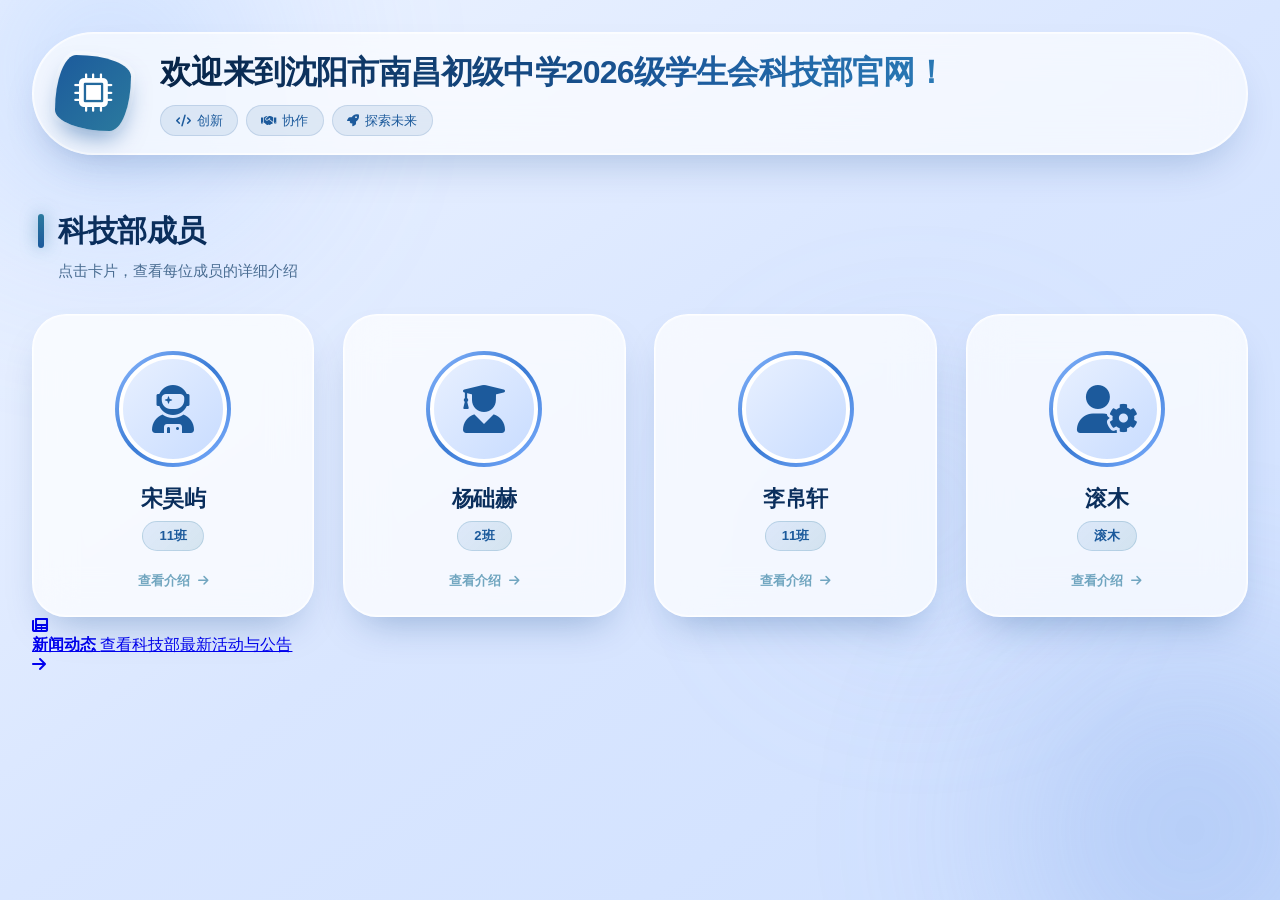
==== index.html @ c5321d17 "Update index.html" ====
<!DOCTYPE html>
<html lang="zh-CN">
<head>
    <meta charset="UTF-8">
    <meta name="viewport" content="width=device-width, initial-scale=1.0">
    <title>沈阳市南昌初级中学 · 科技部</title>
    <link rel="stylesheet" href="https://cdnjs.cloudflare.com/ajax/libs/font-awesome/6.0.0-beta3/css/all.min.css">
    <link rel="stylesheet" href="css/style.css">
</head>
<body>
    <!-- 装饰性光斑背景 -->
    <div class="bg-glow bg-glow-1"></div>
    <div class="bg-glow bg-glow-2"></div>
    <div class="bg-glow bg-glow-3"></div>

    <div class="main-container">
        <!-- 头部 -->
        <header class="header">
            <!-- 替换logo：<img src="images/logo.png" alt="logo" class="logo-img"> -->
            <div class="logo">
                <i class="fas fa-microchip"></i>
            </div>
            <div class="welcome">
                <h1>欢迎来到沈阳市南昌初级中学2026级学生会科技部官网！</h1>
                <div class="subhead">
                    <span class="tag"><i class="fas fa-code"></i> 创新</span>
                    <span class="tag"><i class="fas fa-handshake"></i> 协作</span>
                    <span class="tag"><i class="fas fa-rocket"></i> 探索未来</span>
                </div>
            </div>
        </header>

        <!-- 人物介绍入口 -->
        <div class="section-head">
            <div class="section-title">
                <span class="bar"></span>
                <h2>科技部成员</h2>
            </div>
            <p class="section-desc">点击卡片，查看每位成员的详细介绍</p>
        </div>

        <div class="members-grid">
            <a href="pages/member1.html" class="member-card">
                <div class="card-glow"></div>
                <div class="avatar-ring">
                    <div class="avatar"><i class="fas fa-user-astronaut"></i></div>
                </div>
                <div class="member-name">宋昊屿</div>
                <div class="member-role">11班</div>
                <div class="card-arrow"><span>查看介绍</span><i class="fas fa-arrow-right"></i></div>
            </a>
            <a href="pages/member2.html" class="member-card">
                <div class="card-glow"></div>
                <div class="avatar-ring">
                    <div class="avatar"><i class="fas fa-user-graduate"></i></div>
                </div>
                <div class="member-name">杨础赫</div>
                <div class="member-role">2班</div>
                <div class="card-arrow"><span>查看介绍</span><i class="fas fa-arrow-right"></i></div>
            </a>
            <a href="pages/member3.html" class="member-card">
                <div class="card-glow"></div>
                <div class="avatar-ring">
                    <div class="avatar"><i class="fas fa-user-robot"></i></div>
                </div>
                <div class="member-name">李帛轩</div>
                <div class="member-role">11班</div>
                <div class="card-arrow"><span>查看介绍</span><i class="fas fa-arrow-right"></i></div>
            </a>
            <a href="pages/member4.html" class="member-card">
                <div class="card-glow"></div>
                <div class="avatar-ring">
                    <div class="avatar"><i class="fas fa-user-cog"></i></div>
                </div>
                <div class="member-name">滚木</div>
                <div class="member-role">滚木</div>
                <div class="card-arrow"><span>查看介绍</span><i class="fas fa-arrow-right"></i></div>
            </a>
        </div>
        <!-- 新闻入口卡片 -->
<div class="news-entry-wrap">
    <a href="news.html" class="news-entry-card">
        <div class="news-entry-icon"><i class="fas fa-newspaper"></i></div>
        <div class="news-entry-text">
            <strong>新闻动态</strong>
            <span>查看科技部最新活动与公告</span>
        </div>
        <div class="news-entry-arrow"><i class="fas fa-arrow-right"></i></div>
    </a>
</div>
        </div>
    </div>
</body>
</html>
---- css/style.css ----
* {
    margin: 0;
    padding: 0;
    box-sizing: border-box;
    font-family: 'Inter', -apple-system, BlinkMacSystemFont, 'Segoe UI', 'PingFang SC', 'Microsoft YaHei', sans-serif;
}

:root {
    --blue-900: #062245;
    --blue-800: #0a2e5c;
    --blue-700: #103a60;
    --blue-600: #1c5a9c;
    --blue-500: #2b7a9e;
    --blue-400: #3a9bd1;
    --blue-100: #d0e2ff;
    --blue-50: #eef4ff;
    --white-glass: rgba(255, 255, 255, 0.65);
    --shadow-soft: 0 20px 40px -15px rgba(0, 60, 130, 0.25);
}

html { scroll-behavior: smooth; }

body {
    background: linear-gradient(145deg, #eef4ff 0%, #d9e6ff 50%, #cfe0ff 100%);
    min-height: 100vh;
    color: var(--blue-800);
    padding: 2rem 2rem 4rem;
    position: relative;
    overflow-x: hidden;
}

/* 背景光斑 */
.bg-glow {
    position: fixed;
    border-radius: 50%;
    filter: blur(100px);
    opacity: 0.5;
    pointer-events: none;
    z-index: 0;
}
.bg-glow-1 {
    width: 420px; height: 420px;
    background: radial-gradient(circle, #7fb0ff, transparent 70%);
    top: -140px; left: -100px;
}
.bg-glow-2 {
    width: 500px; height: 500px;
    background: radial-gradient(circle, #5f8fe0, transparent 70%);
    bottom: -180px; right: -160px;
    opacity: 0.4;
}
.bg-glow-3 {
    width: 300px; height: 300px;
    background: radial-gradient(circle, #a9c6f0, transparent 70%);
    top: 40%; left: 60%;
    opacity: 0.35;
}

.main-container {
    max-width: 1300px;
    margin: 0 auto;
    position: relative;
    z-index: 1;
}

/* ===== 头部 ===== */
.header {
    display: flex;
    align-items: center;
    gap: 1.8rem;
    margin-bottom: 3.5rem;
    background: var(--white-glass);
    backdrop-filter: blur(20px);
    -webkit-backdrop-filter: blur(20px);
    border-radius: 100px;
    padding: 1.1rem 2.4rem 1.1rem 1.4rem;
    box-shadow: var(--shadow-soft), 0 0 0 1px rgba(255, 255, 255, 0.6) inset;
    border: 1px solid rgba(255, 255, 255, 0.7);
    animation: slideDown 0.7s cubic-bezier(0.16, 1, 0.3, 1);
}

@keyframes slideDown {
    from { opacity: 0; transform: translateY(-24px); }
    to { opacity: 1; transform: translateY(0); }
}

.logo {
    width: 76px; height: 76px;
    background: linear-gradient(135deg, var(--blue-600), var(--blue-500));
    border-radius: 28% 72% 28% 72% / 72% 28% 72% 28%;
    display: flex; align-items: center; justify-content: center;
    color: white;
    font-size: 2.4rem;
    box-shadow: 0 12px 24px -6px rgba(0, 70, 150, 0.5), 0 0 0 4px rgba(255,255,255,0.4);
    transition: transform 0.4s cubic-bezier(0.34, 1.56, 0.64, 1);
    flex-shrink: 0;
    overflow: hidden;
}
.logo:hover { transform: scale(1.08) rotate(-4deg); }
.logo-img { width: 100%; height: 100%; object-fit: contain; }

.welcome { flex: 1; }
.welcome h1 {
    font-size: 2rem;
    font-weight: 800;
    line-height: 1.35;
    letter-spacing: -0.025em;
    background: linear-gradient(115deg, var(--blue-900), var(--blue-600), var(--blue-400));
    -webkit-background-clip: text;
    background-clip: text;
    color: transparent;
}
.welcome .subhead {
    display: flex; flex-wrap: wrap; gap: 0.5rem;
    margin-top: 0.7rem;
}
.tag {
    display: inline-flex; align-items: center; gap: 6px;
    font-size: 0.82rem; font-weight: 500;
    color: var(--blue-600);
    background: rgba(28, 90, 156, 0.1);
    padding: 0.35rem 0.9rem;
    border-radius: 30px;
    border: 1px solid rgba(28, 90, 156, 0.15);
    transition: all 0.25s;
}
.tag:hover {
    background: rgba(28, 90, 156, 0.18);
    transform: translateY(-2px);
}
.tag i { font-size: 0.75rem; }

/* ===== 区块标题 ===== */
.section-head {
    margin: 0 0 2rem 0.4rem;
    animation: fadeInUp 0.7s 0.15s cubic-bezier(0.16, 1, 0.3, 1) both;
}
.section-title {
    display: flex; align-items: center; gap: 14px;
}
.section-title .bar {
    width: 6px; height: 34px;
    background: linear-gradient(to bottom, var(--blue-500), var(--blue-600));
    border-radius: 10px;
    box-shadow: 0 0 16px rgba(43, 122, 158, 0.6);
}
.section-title h2 {
    font-size: 1.9rem;
    font-weight: 800;
    color: var(--blue-800);
    letter-spacing: -0.02em;
}
.section-desc {
    margin: 0.6rem 0 0 20px;
    font-size: 0.95rem;
    color: #4a6d92;
}

/* ===== 成员卡片 ===== */
.members-grid {
    display: grid;
    grid-template-columns: repeat(4, 1fr);
    gap: 1.8rem;
}

.member-card {
    position: relative;
    background: rgba(255, 255, 255, 0.72);
    backdrop-filter: blur(20px);
    -webkit-backdrop-filter: blur(20px);
    border-radius: 34px;
    padding: 2.2rem 1.4rem 1.6rem;
    text-align: center;
    text-decoration: none;
    color: inherit;
    display: flex;
    flex-direction: column;
    align-items: center;
    border: 1px solid rgba(255, 255, 255, 0.85);
    box-shadow: 0 20px 40px -18px rgba(0, 60, 130, 0.35), 0 0 0 1px rgba(255,255,255,0.5) inset;
    transition: transform 0.45s cubic-bezier(0.34, 1.56, 0.64, 1),
                box-shadow 0.4s ease,
                background 0.3s ease;
    overflow: hidden;
    animation: fadeInUp 0.7s cubic-bezier(0.16, 1, 0.3, 1) both;
}
.member-card:nth-child(1) { animation-delay: 0.20s; }
.member-card:nth-child(2) { animation-delay: 0.30s; }
.member-card:nth-child(3) { animation-delay: 0.40s; }
.member-card:nth-child(4) { animation-delay: 0.50s; }

@keyframes fadeInUp {
    from { opacity: 0; transform: translateY(30px); }
    to { opacity: 1; transform: translateY(0); }
}

/* 卡片内高光 */
.card-glow {
    position: absolute;
    top: -60%; left: 50%;
    width: 220px; height: 220px;
    transform: translateX(-50%);
    background: radial-gradient(circle, rgba(90, 160, 255, 0.45), transparent 70%);
    opacity: 0;
    transition: opacity 0.5s ease;
    pointer-events: none;
}
.member-card:hover .card-glow { opacity: 1; }

.member-card:hover {
    transform: translateY(-12px) scale(1.02);
    box-shadow: 0 35px 60px -20px rgba(0, 80, 180, 0.45), 0 0 0 1px rgba(255,255,255,0.9) inset;
    background: rgba(255, 255, 255, 0.92);
}

/* 头像外圈渐变环 */
.avatar-ring {
    padding: 4px;
    border-radius: 50%;
    background: linear-gradient(135deg, #8bb8ff, #3a7bd5, #7fb0ff);
    margin-bottom: 1.1rem;
    transition: transform 0.4s cubic-bezier(0.34, 1.56, 0.64, 1);
}
.member-card:hover .avatar-ring { transform: scale(1.06) rotate(6deg); }

.avatar {
    width: 108px; height: 108px;
    background: linear-gradient(135deg, #e8f0ff, #c8dcff);
    border-radius: 50%;
    display: flex; align-items: center; justify-content: center;
    color: var(--blue-600);
    font-size: 3rem;
    border: 4px solid white;
    transition: color 0.3s;
}
.member-card:hover .avatar { color: var(--blue-500); }

.member-name {
    font-size: 1.35rem;
    font-weight: 800;
    color: var(--blue-800);
    letter-spacing: -0.01em;
    margin-bottom: 0.5rem;
}
.member-role {
    font-size: 0.82rem;
    font-weight: 600;
    color: var(--blue-600);
    background: linear-gradient(135deg, rgba(58,123,213,0.12), rgba(43,122,158,0.16));
    padding: 0.32rem 1rem;
    border-radius: 40px;
    border: 1px solid rgba(43, 122, 158, 0.2);
    margin-bottom: 1.3rem;
}
.card-arrow {
    display: inline-flex; align-items: center; gap: 8px;
    font-size: 0.82rem;
    font-weight: 600;
    color: var(--blue-500);
    opacity: 0.65;
    transition: opacity 0.25s, gap 0.25s;
}
.card-arrow i { font-size: 0.75rem; }
.member-card:hover .card-arrow { opacity: 1; gap: 12px; }

/* ===== 底部提示 ===== */
.info-note {
    margin-top: 3.5rem;
    display: grid;
    grid-template-columns: repeat(2, 1fr);
    gap: 1.5rem;
    animation: fadeInUp 0.7s 0.6s cubic-bezier(0.16, 1, 0.3, 1) both;
}
.note-item {
    display: flex; align-items: center; gap: 1rem;
    background: rgba(255, 255, 255, 0.55);
    backdrop-filter: blur(12px);
    border-radius: 24px;
    padding: 1.1rem 1.4rem;
    border: 1px solid rgba(255, 255, 255, 0.8);
    box-shadow: 0 10px 24px -12px rgba(0, 50, 100, 0.15);
}
.note-icon {
    width: 44px; height: 44px;
    flex-shrink: 0;
    display: flex; align-items: center; justify-content: center;
    background: linear-gradient(135deg, var(--blue-500), var(--blue-600));
    color: white;
    border-radius: 14px;
    font-size: 1.1rem;
    box-shadow: 0 6px 14px -4px rgba(0, 70, 150, 0.4);
}
.note-item strong {
    display: block;
    font-size: 0.9rem;
    color: var(--blue-800);
    margin-bottom: 0.2rem;
}
.note-item p {
    font-size: 0.82rem;
    color: #4a6d92;
    line-height: 1.5;
}
.note-item code {
    background: rgba(28, 90, 156, 0.1);
    padding: 0.1rem 0.5rem;
    border-radius: 6px;
    font-size: 0.85em;
    color: var(--blue-600);
}

/* ===== 详情页 ===== */
.detail-container {
    max-width: 900px;
    margin: 0 auto;
    position: relative;
    z-index: 1;
}
.back-link {
    display: inline-flex; align-items: center; gap: 9px;
    color: var(--blue-600);
    text-decoration: none;
    font-size: 0.9rem;
    font-weight: 500;
    background: rgba(255, 255, 255, 0.75);
    backdrop-filter: blur(10px);
    padding: 0.65rem 1.4rem;
    border-radius: 40px;
    border: 1px solid rgba(255, 255, 255, 0.9);
    box-shadow: 0 8px 20px -8px rgba(0, 50, 100, 0.15);
    margin-bottom: 1.8rem;
    transition: all 0.25s;
    animation: slideDown 0.5s cubic-bezier(0.16, 1, 0.3, 1);
}
.back-link:hover {
    background: white;
    transform: translateX(-4px);
    box-shadow: 0 10px 24px -8px rgba(0, 50, 100, 0.22);
}

.detail-header {
    display: flex; align-items: center; gap: 1.6rem;
    background: rgba(255, 255, 255, 0.7);
    backdrop-filter: blur(20px);
    border-radius: 36px;
    padding: 1.8rem 2.2rem;
    box-shadow: var(--shadow-soft), 0 0 0 1px rgba(255,255,255,0.6) inset;
    border: 1px solid rgba(255, 255, 255, 0.85);
    margin-bottom: 1.8rem;
    animation: fadeInUp 0.6s 0.05s cubic-bezier(0.16, 1, 0.3, 1) both;
}
.detail-header .avatar-ring { margin-bottom: 0; }
.detail-header .avatar {
    width: 100px; height: 100px;
    font-size: 2.8rem;
}
.detail-title h2 {
    font-size: 1.9rem;
    font-weight: 800;
    color: var(--blue-800);
    letter-spacing: -0.02em;
}
.detail-title .role {
    display: inline-block;
    margin-top: 0.55rem;
    font-size: 0.85rem;
    font-weight: 600;
    color: var(--blue-600);
    background: linear-gradient(135deg, rgba(58,123,213,0.12), rgba(43,122,158,0.16));
    padding: 0.35rem 1.1rem;
    border-radius: 40px;
    border: 1px solid rgba(43, 122, 158, 0.2);
}

.markdown-body {
    background: rgba(255, 255, 255, 0.88);
    backdrop-filter: blur(20px);
    border-radius: 32px;
    padding: 2.4rem 3rem;
    box-shadow: 0 20px 40px -15px rgba(0, 60, 130, 0.18), 0 0 0 1px rgba(255,255,255,0.7) inset;
    border: 1px solid rgba(255, 255, 255, 0.9);
    line-height: 1.9;
    color: #1e3e60;
    font-size: 1rem;
    animation: fadeInUp 0.7s 0.12s cubic-bezier(0.16, 1, 0.3, 1) both;
}
.markdown-body h1 {
    font-size: 1.7rem;
    color: var(--blue-800);
    margin: 0 0 1rem 0;
    letter-spacing: -0.02em;
}
.markdown-body h2 {
    font-size: 1.35rem;
    color: var(--blue-700);
    margin: 1.8rem 0 0.8rem;
    padding-bottom: 0.5rem;
    border-bottom: 2px solid rgba(43, 122, 158, 0.15);
    letter-spacing: -0.01em;
}
.markdown-body h3 {
    font-size: 1.1rem;
    color: var(--blue-600);
    margin: 1.3rem 0 0.6rem;
}
.markdown-body p { margin: 0.8rem 0; }
.markdown-body ul, .markdown-body ol { margin: 0.8rem 0 0.8rem 1.6rem; }
.markdown-body li { margin: 0.45rem 0; }
.markdown-body li::marker { color: var(--blue-500); }
.markdown-body a {
    color: var(--blue-600);
    text-decoration: none;
    border-bottom: 1.5px solid rgba(28,90,156,0.3);
    transition: border-color 0.2s;
}
.markdown-body a:hover { border-bottom-color: var(--blue-600); }
.markdown-body code {
    background: rgba(28, 90, 156, 0.08);
    padding: 0.15rem 0.55rem;
    border-radius: 7px;
    font-size: 0.88em;
    color: var(--blue-600);
    font-family: 'SF Mono', 'Consolas', monospace;
}
.markdown-body pre {
    background: linear-gradient(135deg, #0a2540, #103a60);
    color: #d9e6ff;
    padding: 1.2rem 1.5rem;
    border-radius: 18px;
    overflow-x: auto;
    margin: 1.2rem 0;
    box-shadow: 0 10px 24px -10px rgba(10,37,64,0.5);
}
.markdown-body pre code {
    background: none;
    color: inherit;
    padding: 0;
    font-size: 0.9em;
}
.markdown-body blockquote {
    border-left: 4px solid var(--blue-400);
    background: rgba(58, 123, 213, 0.06);
    padding: 0.9rem 1.3rem;
    border-radius: 0 14px 14px 0;
    color: #3a6a9a;
    margin: 1.2rem 0;
    font-style: italic;
}
.markdown-body img {
    max-width: 100%;
    border-radius: 18px;
    margin: 1rem 0;
    box-shadow: 0 10px 28px -12px rgba(0, 50, 100, 0.3);
}
.markdown-body hr {
    border: none;
    height: 1px;
    background: linear-gradient(to right, transparent, rgba(43,122,158,0.3), transparent);
    margin: 1.8rem 0;
}
.markdown-body table {
    width: 100%;
    border-collapse: collapse;
    margin: 1.2rem 0;
    border-radius: 12px;
    overflow: hidden;
}
.markdown-body th, .markdown-body td {
    padding: 0.7rem 1rem;
    border: 1px solid rgba(43,122,158,0.15);
    text-align: left;
}
.markdown-body th {
    background: rgba(28,90,156,0.08);
    color: var(--blue-700);
    font-weight: 600;
}

.loading {
    display: flex; align-items: center; justify-content: center;
    gap: 12px;
    padding: 3rem;
    color: var(--blue-500);
    font-size: 0.95rem;
}

/* ===== 响应式 ===== */
@media (max-width: 1100px) {
    .members-grid { grid-template-columns: repeat(2, 1fr); }
    .welcome h1 { font-size: 1.7rem; }
}
@media (max-width: 720px) {
    body { padding: 1.2rem 1.2rem 3rem; }
    .header {
        flex-direction: column;
        align-items: flex-start;
        gap: 1rem;
        padding: 1.5rem;
        border-radius: 36px;
    }
    .logo { width: 64px; height: 64px; font-size: 1.9rem; }
    .welcome h1 { font-size: 1.4rem; }
    .members-grid { grid-template-columns: 1fr; }
    .section-title h2 { font-size: 1.5rem; }
    .info-note { grid-template-columns: 1fr; }
    .detail-header { flex-direction: column; text-align: center; padding: 1.6rem; }
    .markdown-body { padding: 1.6rem 1.4rem; }
    .back-link { margin-bottom: 1.2rem; }
}
::selection { background: rgba(43, 122, 158, 0.3); color: var(--blue-900); }
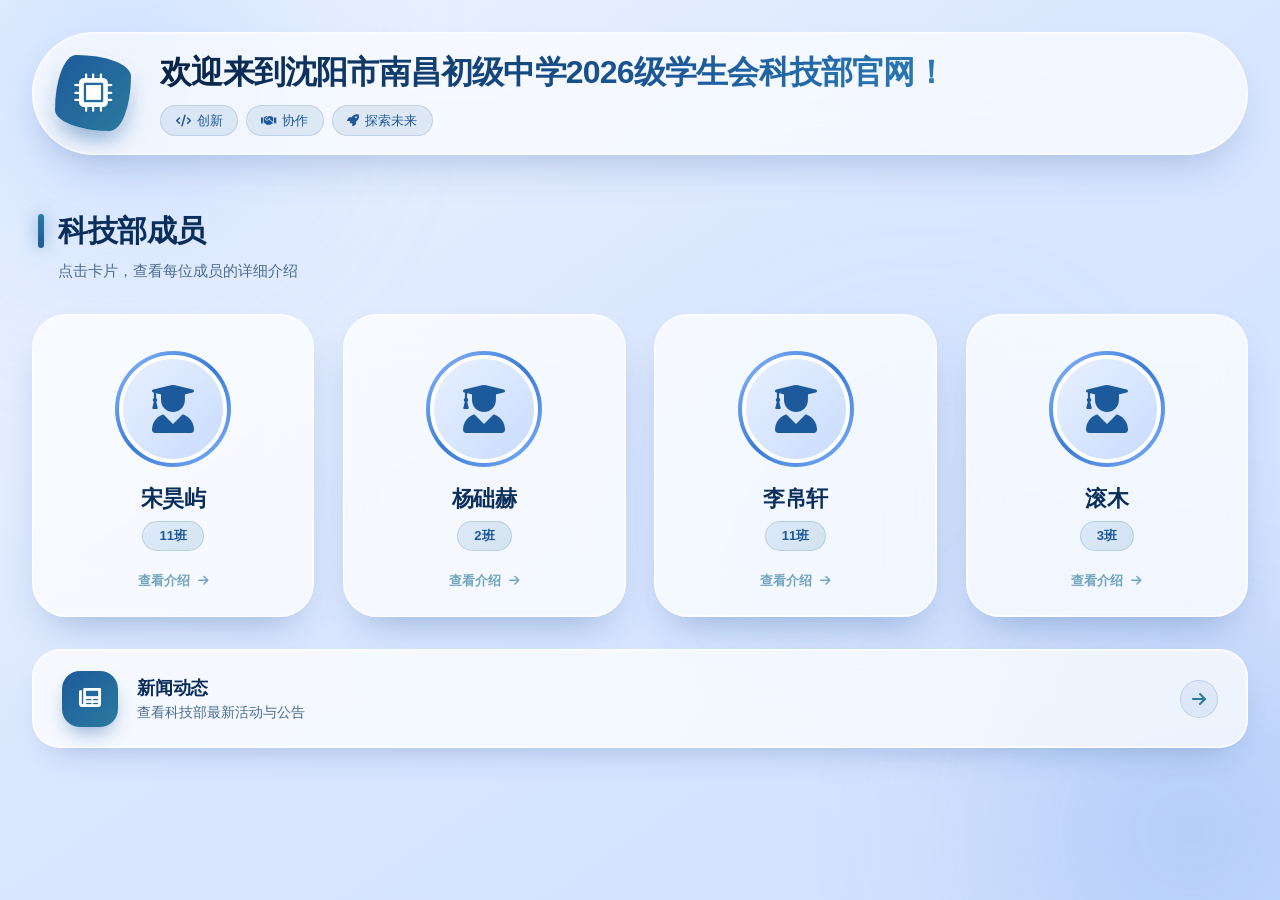
==== commit 98ccc8c7: "Update member avatars and roles in index.html" ====
--- a/index.html
+++ b/index.html
@@ -43,7 +43,7 @@
             <a href="pages/member1.html" class="member-card">
                 <div class="card-glow"></div>
                 <div class="avatar-ring">
-                    <div class="avatar"><i class="fas fa-user-astronaut"></i></div>
+                    <div class="avatar"><i class="fas fa-user-graduate"></i></div>
                 </div>
                 <div class="member-name">宋昊屿</div>
                 <div class="member-role">11班</div>
@@ -61,7 +61,7 @@
             <a href="pages/member3.html" class="member-card">
                 <div class="card-glow"></div>
                 <div class="avatar-ring">
-                    <div class="avatar"><i class="fas fa-user-robot"></i></div>
+                    <div class="avatar"><i class="fas fa-user-graduate"></i></div>
                 </div>
                 <div class="member-name">李帛轩</div>
                 <div class="member-role">11班</div>
@@ -70,10 +70,10 @@
             <a href="pages/member4.html" class="member-card">
                 <div class="card-glow"></div>
                 <div class="avatar-ring">
-                    <div class="avatar"><i class="fas fa-user-cog"></i></div>
+                    <div class="avatar"><i class="fas fa-user-graduate"></i></div>
                 </div>
                 <div class="member-name">滚木</div>
-                <div class="member-role">滚木</div>
+                <div class="member-role">3班</div>
                 <div class="card-arrow"><span>查看介绍</span><i class="fas fa-arrow-right"></i></div>
             </a>
         </div>
--- a/css/style.css
+++ b/css/style.css
@@ -482,6 +482,185 @@
     padding: 3rem;
     color: var(--blue-500);
     font-size: 0.95rem;
+}
+
+/* ===== 首页新闻入口卡片 ===== */
+.news-entry-wrap {
+    margin-top: 2rem;
+    animation: fadeInUp 0.7s 0.6s cubic-bezier(0.16, 1, 0.3, 1) both;
+}
+.news-entry-card {
+    display: flex;
+    align-items: center;
+    gap: 1.2rem;
+    padding: 1.3rem 1.8rem;
+    background: rgba(255, 255, 255, 0.72);
+    backdrop-filter: blur(20px);
+    -webkit-backdrop-filter: blur(20px);
+    border-radius: 28px;
+    border: 1px solid rgba(255, 255, 255, 0.85);
+    box-shadow: 0 16px 34px -18px rgba(0, 60, 130, 0.3), 0 0 0 1px rgba(255,255,255,0.5) inset;
+    text-decoration: none;
+    color: inherit;
+    transition: transform 0.35s cubic-bezier(0.34, 1.56, 0.64, 1), box-shadow 0.35s ease, background 0.3s;
+}
+.news-entry-card:hover {
+    transform: translateY(-5px);
+    background: rgba(255, 255, 255, 0.94);
+    box-shadow: 0 26px 46px -20px rgba(0, 80, 180, 0.4), 0 0 0 1px rgba(255,255,255,0.9) inset;
+}
+.news-entry-icon {
+    width: 56px;
+    height: 56px;
+    flex-shrink: 0;
+    border-radius: 18px;
+    background: linear-gradient(140deg, var(--blue-600), var(--blue-500));
+    color: #fff;
+    display: flex;
+    align-items: center;
+    justify-content: center;
+    font-size: 1.4rem;
+    box-shadow: 0 10px 20px -6px rgba(0, 70, 150, 0.45);
+}
+.news-entry-text {
+    flex: 1;
+    display: flex;
+    flex-direction: column;
+    gap: 0.2rem;
+}
+.news-entry-text strong {
+    font-size: 1.15rem;
+    color: var(--blue-800);
+    letter-spacing: -0.01em;
+}
+.news-entry-text span {
+    font-size: 0.85rem;
+    color: #4a6d92;
+}
+.news-entry-arrow {
+    width: 38px;
+    height: 38px;
+    border-radius: 50%;
+    display: flex;
+    align-items: center;
+    justify-content: center;
+    color: var(--blue-500);
+    background: rgba(28, 90, 156, 0.08);
+    border: 1px solid rgba(28, 90, 156, 0.15);
+    transition: all 0.3s;
+}
+.news-entry-card:hover .news-entry-arrow {
+    background: linear-gradient(135deg, var(--blue-600), var(--blue-400));
+    color: #fff;
+    border-color: transparent;
+    transform: rotate(-45deg);
+}
+
+/* ===== 新闻列表（卡片） ===== */
+.news-list {
+    display: flex;
+    flex-direction: column;
+    gap: 1rem;
+    margin-top: 0.5rem;
+}
+
+.news-item {
+    display: flex;
+    align-items: center;
+    gap: 1.4rem;
+    background: rgba(255, 255, 255, 0.72);
+    backdrop-filter: blur(20px);
+    -webkit-backdrop-filter: blur(20px);
+    border-radius: 28px;
+    padding: 1.3rem 1.8rem;
+    text-decoration: none;
+    color: inherit;
+    border: 1px solid rgba(255, 255, 255, 0.85);
+    box-shadow: 0 16px 34px -18px rgba(0, 60, 130, 0.3), 0 0 0 1px rgba(255,255,255,0.5) inset;
+    transition: transform 0.35s cubic-bezier(0.34, 1.56, 0.64, 1),
+                box-shadow 0.35s ease,
+                background 0.3s ease;
+    animation: fadeInUp 0.6s cubic-bezier(0.16, 1, 0.3, 1) both;
+}
+
+.news-item:hover {
+    transform: translateY(-5px) translateX(4px);
+    background: rgba(255, 255, 255, 0.94);
+    box-shadow: 0 26px 46px -20px rgba(0, 80, 180, 0.4), 0 0 0 1px rgba(255,255,255,0.9) inset;
+}
+
+.news-date {
+    flex-shrink: 0;
+    width: 72px;
+    height: 72px;
+    border-radius: 20px;
+    background: linear-gradient(140deg, var(--blue-600), var(--blue-500));
+    color: white;
+    display: flex;
+    flex-direction: column;
+    align-items: center;
+    justify-content: center;
+    box-shadow: 0 10px 20px -6px rgba(0, 70, 150, 0.45);
+}
+
+.news-day {
+    font-size: 1.7rem;
+    font-weight: 800;
+    line-height: 1;
+    letter-spacing: -0.02em;
+}
+
+.news-ym {
+    font-size: 0.68rem;
+    font-weight: 500;
+    opacity: 0.85;
+    margin-top: 0.25rem;
+    letter-spacing: 0.02em;
+}
+
+.news-content {
+    flex: 1;
+    min-width: 0;
+}
+
+.news-title {
+    font-size: 1.2rem;
+    font-weight: 700;
+    color: var(--blue-800);
+    letter-spacing: -0.01em;
+    margin-bottom: 0.35rem;
+    line-height: 1.4;
+}
+
+.news-summary {
+    font-size: 0.88rem;
+    color: #4a6d92;
+    line-height: 1.55;
+    display: -webkit-box;
+    -webkit-line-clamp: 2;
+    -webkit-box-orient: vertical;
+    overflow: hidden;
+}
+
+.news-arrow {
+    flex-shrink: 0;
+    width: 38px;
+    height: 38px;
+    border-radius: 50%;
+    display: flex;
+    align-items: center;
+    justify-content: center;
+    color: var(--blue-500);
+    background: rgba(28, 90, 156, 0.08);
+    border: 1px solid rgba(28, 90, 156, 0.15);
+    transition: all 0.3s ease;
+}
+
+.news-item:hover .news-arrow {
+    background: linear-gradient(135deg, var(--blue-600), var(--blue-400));
+    color: white;
+    border-color: transparent;
+    transform: translateX(3px) rotate(-45deg);
 }
 
 /* ===== 响应式 ===== */
@@ -506,5 +685,28 @@
     .detail-header { flex-direction: column; text-align: center; padding: 1.6rem; }
     .markdown-body { padding: 1.6rem 1.4rem; }
     .back-link { margin-bottom: 1.2rem; }
-}
+    .news-entry-card { padding: 1.1rem 1.2rem; }
+    .news-entry-icon { width: 48px; height: 48px; font-size: 1.2rem; }
+
+    /* 新闻列表移动端 */
+    .news-item {
+        flex-direction: column;
+        align-items: flex-start;
+        gap: 0.9rem;
+        padding: 1.2rem 1.3rem;
+    }
+    .news-date {
+        width: 56px;
+        height: 56px;
+        border-radius: 16px;
+    }
+    .news-day { font-size: 1.35rem; }
+    .news-item { position: relative; }
+    .news-arrow {
+        position: absolute;
+        right: 1.3rem;
+        top: 1.3rem;
+    }
+}
+
 ::selection { background: rgba(43, 122, 158, 0.3); color: var(--blue-900); }
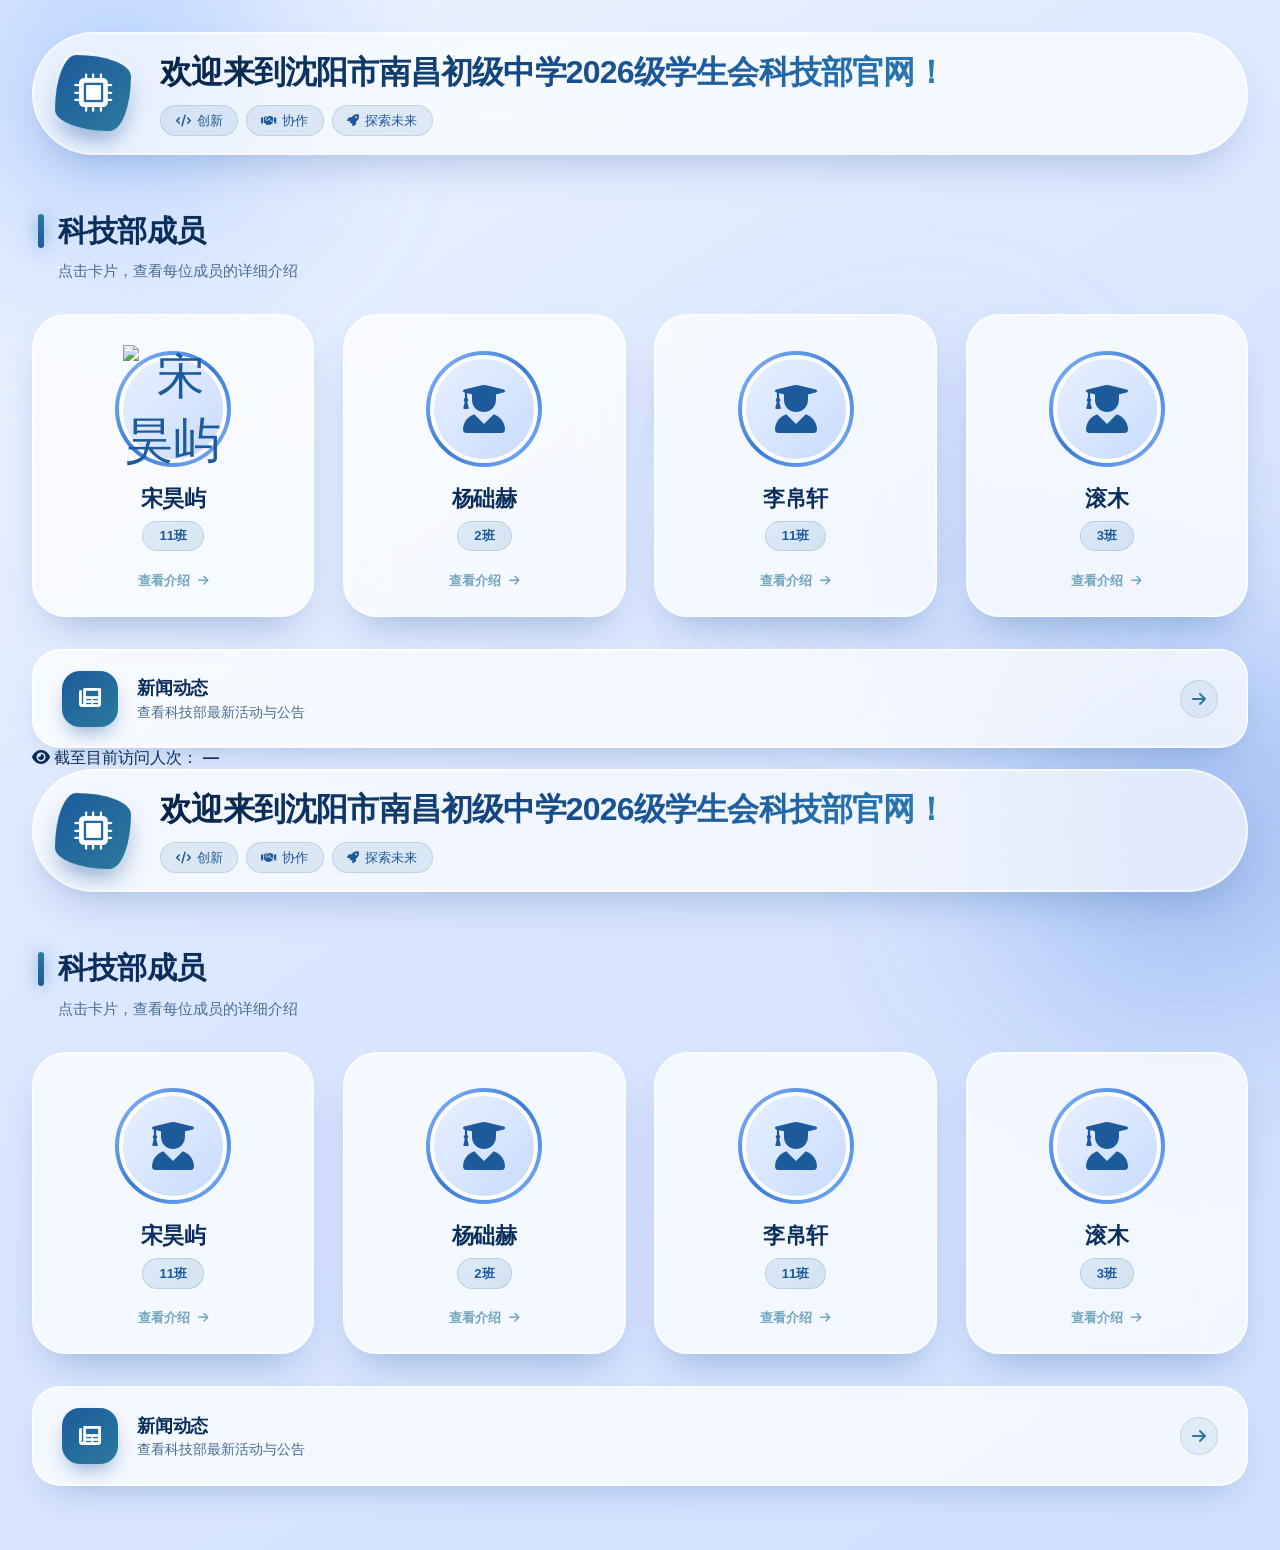
==== commit dff0c9f3: "Update index.html" ====
--- a/index.html
+++ b/index.html
@@ -43,6 +43,120 @@
             <a href="pages/member1.html" class="member-card">
                 <div class="card-glow"></div>
                 <div class="avatar-ring">
+                    <div class="avatar">
+                        <img src="https://github.com/user-attachments/assets/caa79f28-e4e9-4e28-aa6a-22beb871dd5a" alt="宋昊屿" class="avatar-img">
+                    </div>
+                </div>
+                <div class="member-name">宋昊屿</div>
+                <div class="member-role">11班</div>
+                <div class="card-arrow"><span>查看介绍</span><i class="fas fa-arrow-right"></i></div>
+            </a>
+            <a href="pages/member2.html" class="member-card">
+                <div class="card-glow"></div>
+                <div class="avatar-ring">
+                    <div class="avatar"><i class="fas fa-user-graduate"></i></div>
+                </div>
+                <div class="member-name">杨础赫</div>
+                <div class="member-role">2班</div>
+                <div class="card-arrow"><span>查看介绍</span><i class="fas fa-arrow-right"></i></div>
+            </a>
+            <a href="pages/member3.html" class="member-card">
+                <div class="card-glow"></div>
+                <div class="avatar-ring">
+                    <div class="avatar"><i class="fas fa-user-graduate"></i></div>
+                </div>
+                <div class="member-name">李帛轩</div>
+                <div class="member-role">11班</div>
+                <div class="card-arrow"><span>查看介绍</span><i class="fas fa-arrow-right"></i></div>
+            </a>
+            <a href="pages/member4.html" class="member-card">
+                <div class="card-glow"></div>
+                <div class="avatar-ring">
+                    <div class="avatar"><i class="fas fa-user-graduate"></i></div>
+                </div>
+                <div class="member-name">滚木</div>
+                <div class="member-role">3班</div>
+                <div class="card-arrow"><span>查看介绍</span><i class="fas fa-arrow-right"></i></div>
+            </a>
+        </div>
+
+        <!-- 新闻入口卡片 -->
+        <div class="news-entry-wrap">
+            <a href="news.html" class="news-entry-card">
+                <div class="news-entry-icon"><i class="fas fa-newspaper"></i></div>
+                <div class="news-entry-text">
+                    <strong>新闻动态</strong>
+                    <span>查看科技部最新活动与公告</span>
+                </div>
+                <div class="news-entry-arrow"><i class="fas fa-arrow-right"></i></div>
+            </a>
+        </div>
+
+        <!-- 访问人次 -->
+        <div class="visitor-counter">
+            <i class="fas fa-eye"></i>
+            <span>截至目前访问人次：</span>
+            <strong id="visitor-count">加载中...</strong>
+        </div>
+    </div>
+
+    <script>
+        // CountAPI 访问计数器
+        fetch('https://api.countapi.xyz/hit/nanchangjh-tech2026/homepage')
+            .then(r => r.json())
+            .then(data => {
+                document.getElementById('visitor-count').textContent = data.value;
+            })
+            .catch(() => {
+                document.getElementById('visitor-count').textContent = '—';
+            });
+    </script>
+</body>
+</html><!DOCTYPE html>
+<html lang="zh-CN">
+<head>
+    <meta charset="UTF-8">
+    <meta name="viewport" content="width=device-width, initial-scale=1.0">
+    <title>沈阳市南昌初级中学 · 科技部</title>
+    <link rel="stylesheet" href="https://cdnjs.cloudflare.com/ajax/libs/font-awesome/6.0.0-beta3/css/all.min.css">
+    <link rel="stylesheet" href="css/style.css">
+</head>
+<body>
+    <!-- 装饰性光斑背景 -->
+    <div class="bg-glow bg-glow-1"></div>
+    <div class="bg-glow bg-glow-2"></div>
+    <div class="bg-glow bg-glow-3"></div>
+
+    <div class="main-container">
+        <!-- 头部 -->
+        <header class="header">
+            <!-- 替换logo：<img src="images/logo.png" alt="logo" class="logo-img"> -->
+            <div class="logo">
+                <i class="fas fa-microchip"></i>
+            </div>
+            <div class="welcome">
+                <h1>欢迎来到沈阳市南昌初级中学2026级学生会科技部官网！</h1>
+                <div class="subhead">
+                    <span class="tag"><i class="fas fa-code"></i> 创新</span>
+                    <span class="tag"><i class="fas fa-handshake"></i> 协作</span>
+                    <span class="tag"><i class="fas fa-rocket"></i> 探索未来</span>
+                </div>
+            </div>
+        </header>
+
+        <!-- 人物介绍入口 -->
+        <div class="section-head">
+            <div class="section-title">
+                <span class="bar"></span>
+                <h2>科技部成员</h2>
+            </div>
+            <p class="section-desc">点击卡片，查看每位成员的详细介绍</p>
+        </div>
+
+        <div class="members-grid">
+            <a href="pages/member1.html" class="member-card">
+                <div class="card-glow"></div>
+                <div class="avatar-ring">
                     <div class="avatar"><i class="fas fa-user-graduate"></i></div>
                 </div>
                 <div class="member-name">宋昊屿</div>
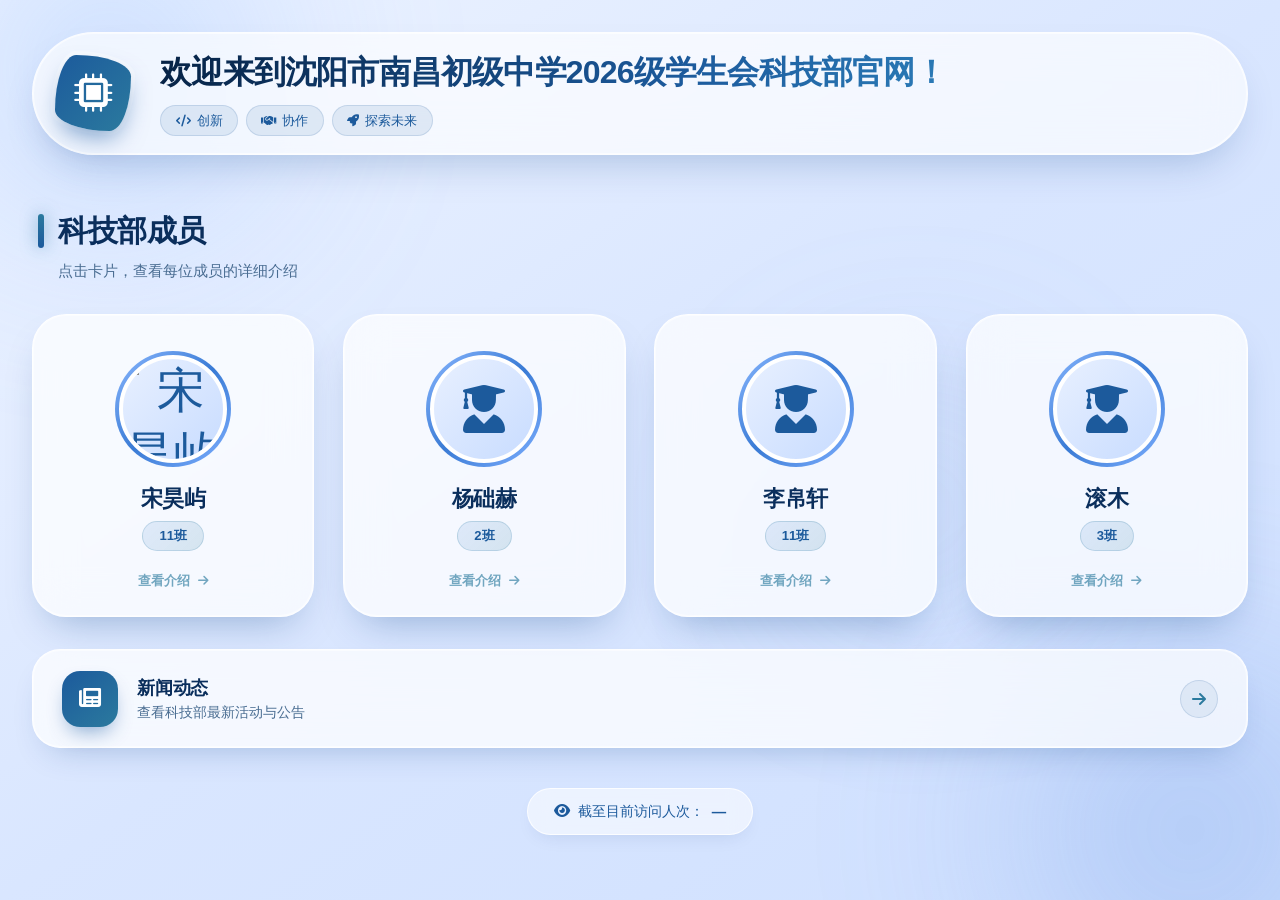
==== commit e5d2951d: "Update index.html" ====
--- a/index.html
+++ b/index.html
@@ -112,97 +112,4 @@
             });
     </script>
 </body>
-</html><!DOCTYPE html>
-<html lang="zh-CN">
-<head>
-    <meta charset="UTF-8">
-    <meta name="viewport" content="width=device-width, initial-scale=1.0">
-    <title>沈阳市南昌初级中学 · 科技部</title>
-    <link rel="stylesheet" href="https://cdnjs.cloudflare.com/ajax/libs/font-awesome/6.0.0-beta3/css/all.min.css">
-    <link rel="stylesheet" href="css/style.css">
-</head>
-<body>
-    <!-- 装饰性光斑背景 -->
-    <div class="bg-glow bg-glow-1"></div>
-    <div class="bg-glow bg-glow-2"></div>
-    <div class="bg-glow bg-glow-3"></div>
-
-    <div class="main-container">
-        <!-- 头部 -->
-        <header class="header">
-            <!-- 替换logo：<img src="images/logo.png" alt="logo" class="logo-img"> -->
-            <div class="logo">
-                <i class="fas fa-microchip"></i>
-            </div>
-            <div class="welcome">
-                <h1>欢迎来到沈阳市南昌初级中学2026级学生会科技部官网！</h1>
-                <div class="subhead">
-                    <span class="tag"><i class="fas fa-code"></i> 创新</span>
-                    <span class="tag"><i class="fas fa-handshake"></i> 协作</span>
-                    <span class="tag"><i class="fas fa-rocket"></i> 探索未来</span>
-                </div>
-            </div>
-        </header>
-
-        <!-- 人物介绍入口 -->
-        <div class="section-head">
-            <div class="section-title">
-                <span class="bar"></span>
-                <h2>科技部成员</h2>
-            </div>
-            <p class="section-desc">点击卡片，查看每位成员的详细介绍</p>
-        </div>
-
-        <div class="members-grid">
-            <a href="pages/member1.html" class="member-card">
-                <div class="card-glow"></div>
-                <div class="avatar-ring">
-                    <div class="avatar"><i class="fas fa-user-graduate"></i></div>
-                </div>
-                <div class="member-name">宋昊屿</div>
-                <div class="member-role">11班</div>
-                <div class="card-arrow"><span>查看介绍</span><i class="fas fa-arrow-right"></i></div>
-            </a>
-            <a href="pages/member2.html" class="member-card">
-                <div class="card-glow"></div>
-                <div class="avatar-ring">
-                    <div class="avatar"><i class="fas fa-user-graduate"></i></div>
-                </div>
-                <div class="member-name">杨础赫</div>
-                <div class="member-role">2班</div>
-                <div class="card-arrow"><span>查看介绍</span><i class="fas fa-arrow-right"></i></div>
-            </a>
-            <a href="pages/member3.html" class="member-card">
-                <div class="card-glow"></div>
-                <div class="avatar-ring">
-                    <div class="avatar"><i class="fas fa-user-graduate"></i></div>
-                </div>
-                <div class="member-name">李帛轩</div>
-                <div class="member-role">11班</div>
-                <div class="card-arrow"><span>查看介绍</span><i class="fas fa-arrow-right"></i></div>
-            </a>
-            <a href="pages/member4.html" class="member-card">
-                <div class="card-glow"></div>
-                <div class="avatar-ring">
-                    <div class="avatar"><i class="fas fa-user-graduate"></i></div>
-                </div>
-                <div class="member-name">滚木</div>
-                <div class="member-role">3班</div>
-                <div class="card-arrow"><span>查看介绍</span><i class="fas fa-arrow-right"></i></div>
-            </a>
-        </div>
-        <!-- 新闻入口卡片 -->
-<div class="news-entry-wrap">
-    <a href="news.html" class="news-entry-card">
-        <div class="news-entry-icon"><i class="fas fa-newspaper"></i></div>
-        <div class="news-entry-text">
-            <strong>新闻动态</strong>
-            <span>查看科技部最新活动与公告</span>
-        </div>
-        <div class="news-entry-arrow"><i class="fas fa-arrow-right"></i></div>
-    </a>
-</div>
-        </div>
-    </div>
-</body>
 </html>
--- a/css/style.css
+++ b/css/style.css
@@ -232,8 +232,18 @@
     font-size: 3rem;
     border: 4px solid white;
     transition: color 0.3s;
+    overflow: hidden;
 }
 .member-card:hover .avatar { color: var(--blue-500); }
+
+/* 卡片头像图片 */
+.avatar-img {
+    width: 100%;
+    height: 100%;
+    object-fit: cover;
+    border-radius: 50%;
+    display: block;
+}
 
 .member-name {
     font-size: 1.35rem;
@@ -663,50 +673,22 @@
     transform: translateX(3px) rotate(-45deg);
 }
 
-/* ===== 响应式 ===== */
-@media (max-width: 1100px) {
-    .members-grid { grid-template-columns: repeat(2, 1fr); }
-    .welcome h1 { font-size: 1.7rem; }
-}
-@media (max-width: 720px) {
-    body { padding: 1.2rem 1.2rem 3rem; }
-    .header {
-        flex-direction: column;
-        align-items: flex-start;
-        gap: 1rem;
-        padding: 1.5rem;
-        border-radius: 36px;
-    }
-    .logo { width: 64px; height: 64px; font-size: 1.9rem; }
-    .welcome h1 { font-size: 1.4rem; }
-    .members-grid { grid-template-columns: 1fr; }
-    .section-title h2 { font-size: 1.5rem; }
-    .info-note { grid-template-columns: 1fr; }
-    .detail-header { flex-direction: column; text-align: center; padding: 1.6rem; }
-    .markdown-body { padding: 1.6rem 1.4rem; }
-    .back-link { margin-bottom: 1.2rem; }
-    .news-entry-card { padding: 1.1rem 1.2rem; }
-    .news-entry-icon { width: 48px; height: 48px; font-size: 1.2rem; }
-
-    /* 新闻列表移动端 */
-    .news-item {
-        flex-direction: column;
-        align-items: flex-start;
-        gap: 0.9rem;
-        padding: 1.2rem 1.3rem;
-    }
-    .news-date {
-        width: 56px;
-        height: 56px;
-        border-radius: 16px;
-    }
-    .news-day { font-size: 1.35rem; }
-    .news-item { position: relative; }
-    .news-arrow {
-        position: absolute;
-        right: 1.3rem;
-        top: 1.3rem;
-    }
-}
-
-::selection { background: rgba(43, 122, 158, 0.3); color: var(--blue-900); }
+/* ===== 访问人次计数器 ===== */
+.visitor-counter {
+    display: flex;
+    align-items: center;
+    justify-content: center;
+    gap: 8px;
+    margin-top: 2.5rem;
+    padding: 0.8rem 1.6rem;
+    font-size: 0.9rem;
+    color: var(--blue-600);
+    background: rgba(255, 255, 255, 0.55);
+    backdrop-filter: blur(12px);
+    border-radius: 40px;
+    border: 1px solid rgba(255, 255, 255, 0.8);
+    box-shadow: 0 8px 20px -10px rgba(0, 50, 100, 0.15);
+    width: fit-content;
+    margin-left: auto;
+    margin-right: auto;
+    animation: fadeIn
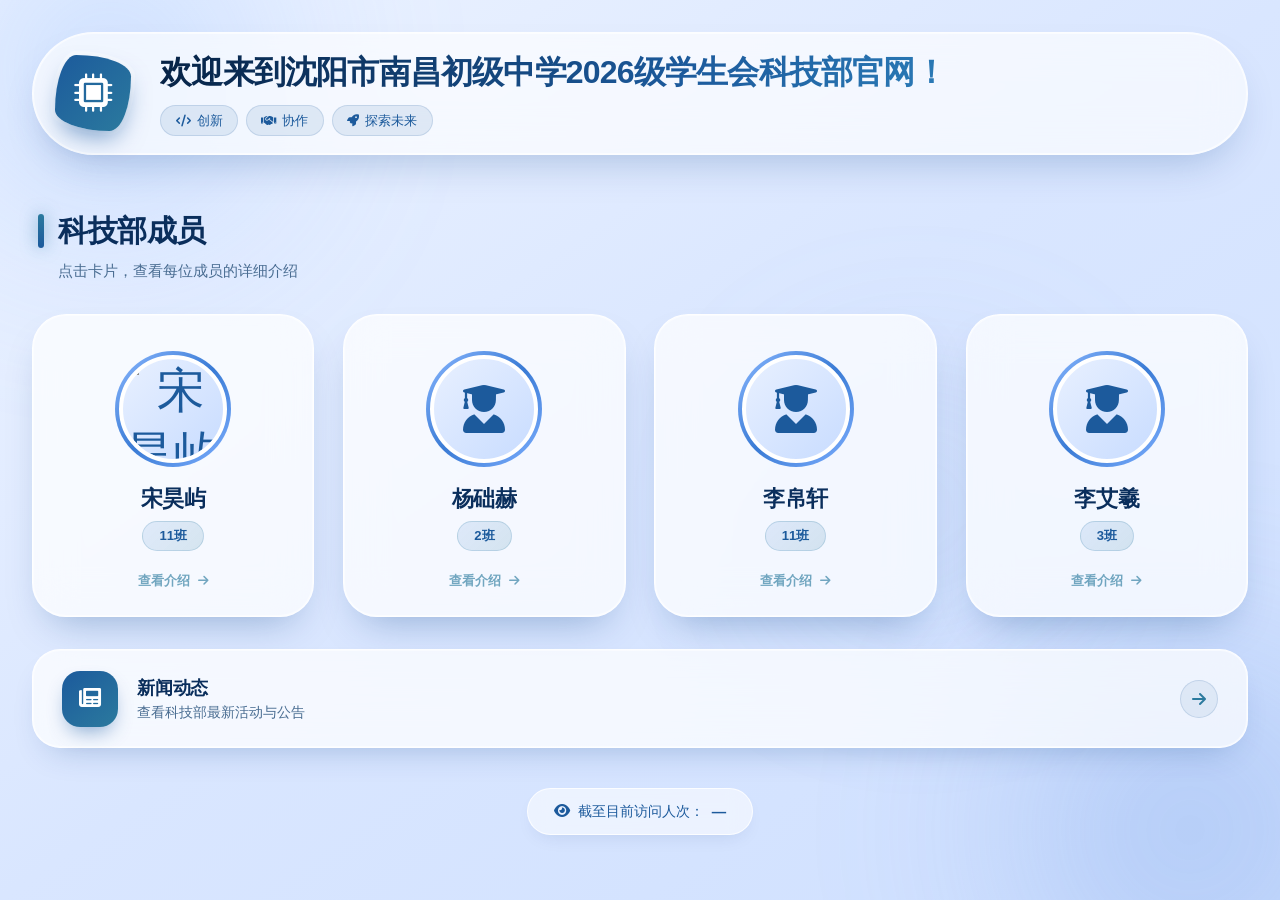
==== commit 1a90e6a7: "Update index.html" ====
--- a/index.html
+++ b/index.html
@@ -74,7 +74,7 @@
                 <div class="avatar-ring">
                     <div class="avatar"><i class="fas fa-user-graduate"></i></div>
                 </div>
-                <div class="member-name">滚木</div>
+                <div class="member-name">李艾羲</div>
                 <div class="member-role">3班</div>
                 <div class="card-arrow"><span>查看介绍</span><i class="fas fa-arrow-right"></i></div>
             </a>
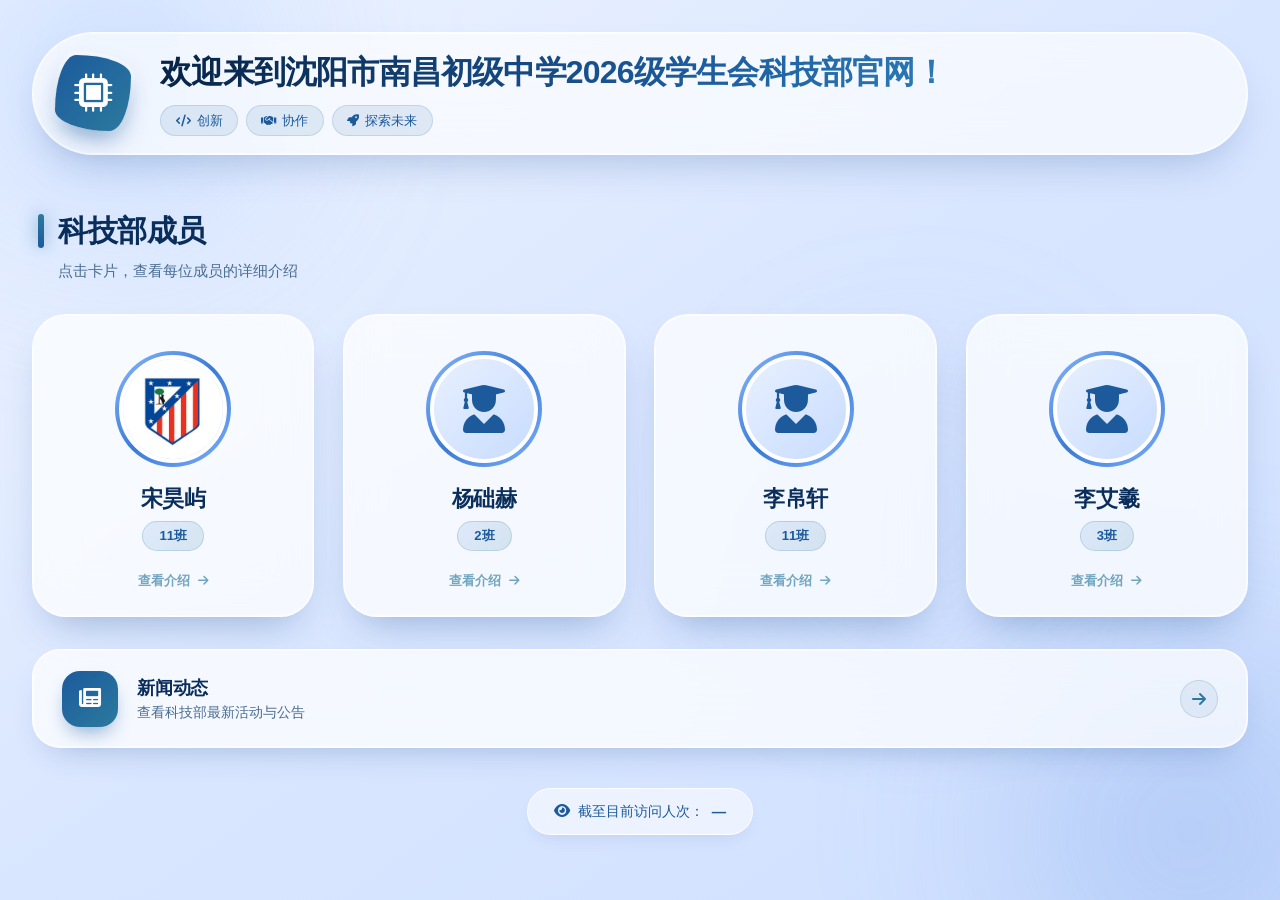
==== commit bada9f1b: "Update index.html" ====
--- a/index.html
+++ b/index.html
@@ -44,7 +44,7 @@
                 <div class="card-glow"></div>
                 <div class="avatar-ring">
                     <div class="avatar">
-                        <img src="https://github.com/user-attachments/assets/caa79f28-e4e9-4e28-aa6a-22beb871dd5a" alt="宋昊屿" class="avatar-img">
+                        <img src="image/member1.png" alt="logo" alt="宋昊屿" class="avatar-img">
                     </div>
                 </div>
                 <div class="member-name">宋昊屿</div>
@@ -101,15 +101,14 @@
     </div>
 
     <script>
-        // CountAPI 访问计数器
-        fetch('https://api.countapi.xyz/hit/nanchangjh-tech2026/homepage')
-            .then(r => r.json())
-            .then(data => {
-                document.getElementById('visitor-count').textContent = data.value;
-            })
-            .catch(() => {
-                document.getElementById('visitor-count').textContent = '—';
-            });
-    </script>
+    fetch('https://countapi.mileshilliard.com/api/v1/hit/nanchangjh-tech2026-homepage')
+        .then(r => r.json())
+        .then(data => {
+            document.getElementById('visitor-count').textContent = data.value;
+        })
+        .catch(() => {
+            document.getElementById('visitor-count').textContent = '—';
+        });
+</script>
 </body>
 </html>
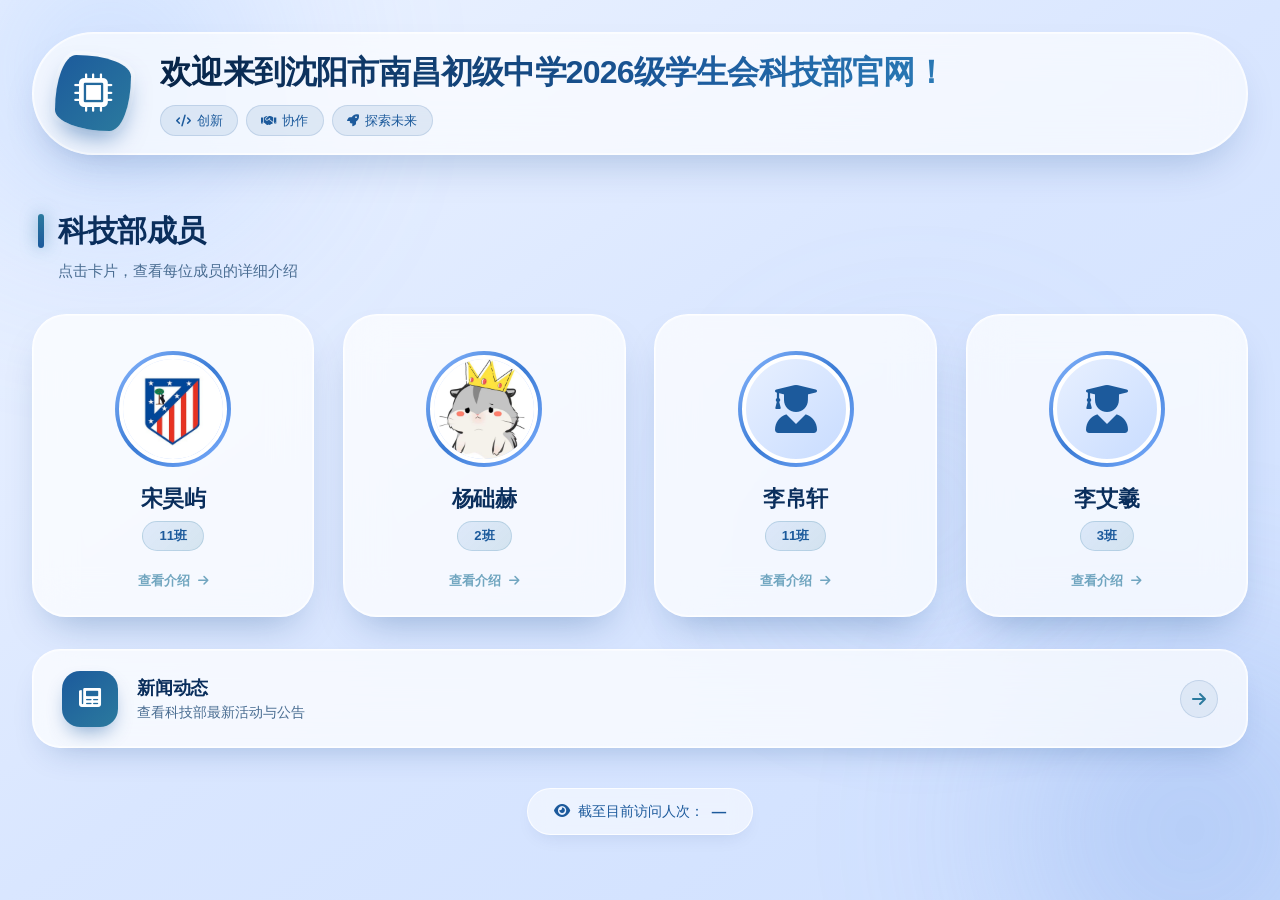
==== commit dc0c717b: "Update index.html" ====
--- a/index.html
+++ b/index.html
@@ -16,7 +16,7 @@
     <div class="main-container">
         <!-- 头部 -->
         <header class="header">
-            <!-- 替换logo：<img src="images/logo.png" alt="logo" class="logo-img"> -->
+            <!-- 替换logo：<img src="image/logo.png" alt="logo" class="logo-img"> -->
             <div class="logo">
                 <i class="fas fa-microchip"></i>
             </div>
@@ -44,7 +44,7 @@
                 <div class="card-glow"></div>
                 <div class="avatar-ring">
                     <div class="avatar">
-                        <img src="image/member1.png" alt="logo" alt="宋昊屿" class="avatar-img">
+                        <img src="image/member1.png" alt="宋昊屿" class="avatar-img">
                     </div>
                 </div>
                 <div class="member-name">宋昊屿</div>
@@ -54,7 +54,9 @@
             <a href="pages/member2.html" class="member-card">
                 <div class="card-glow"></div>
                 <div class="avatar-ring">
-                    <div class="avatar"><i class="fas fa-user-graduate"></i></div>
+                    <div class="avatar">
+                        <img src="image/member2.png" alt="杨础赫" class="avatar-img">
+                    </div>
                 </div>
                 <div class="member-name">杨础赫</div>
                 <div class="member-role">2班</div>
@@ -109,6 +111,6 @@
         .catch(() => {
             document.getElementById('visitor-count').textContent = '—';
         });
-</script>
+    </script>
 </body>
 </html>
